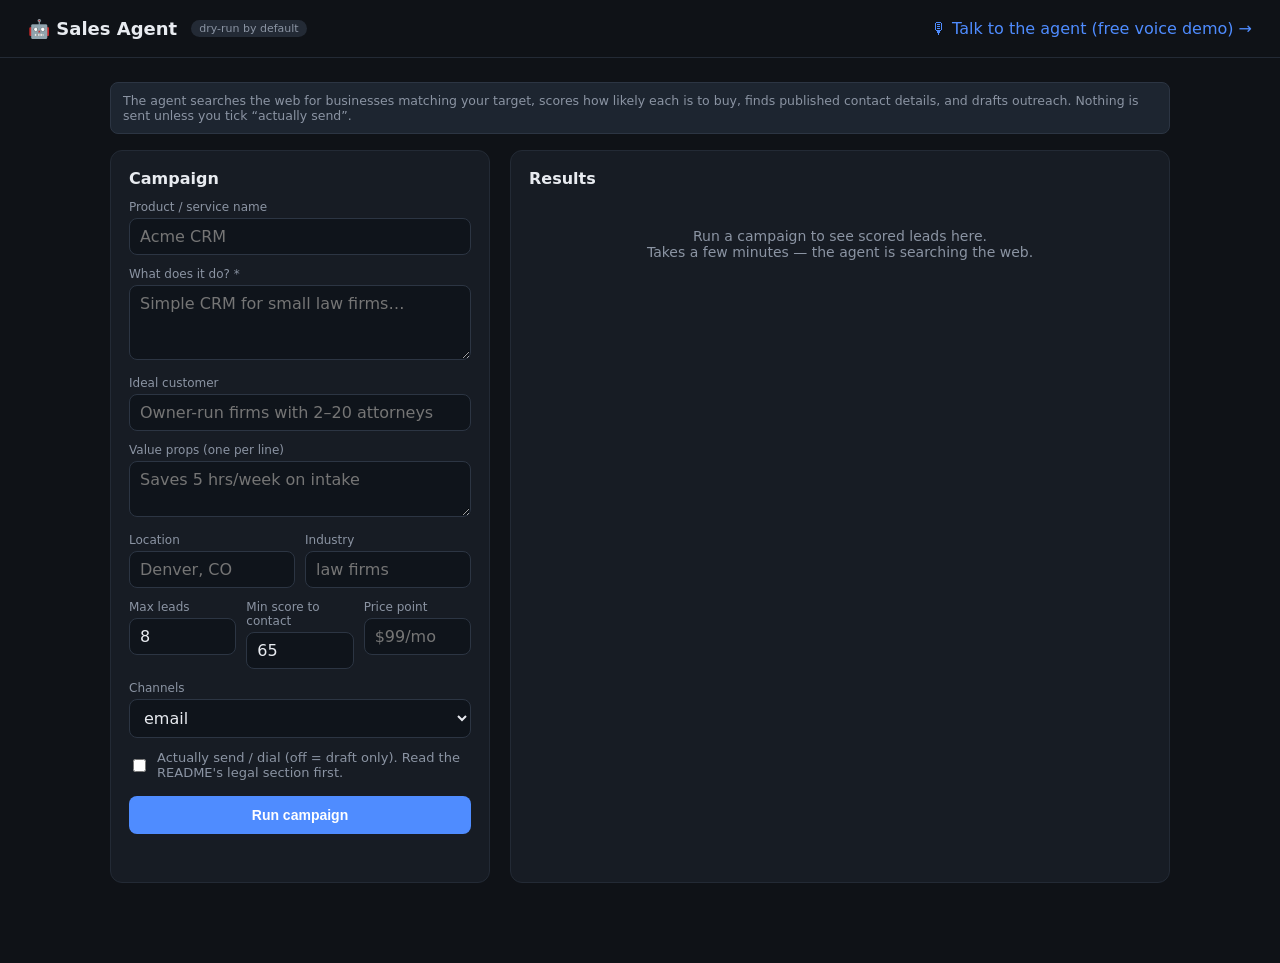
==== sales_agent/webapp/templates/index.html @ 5ec7a8fa "Add web frontend, free browser-voice demo, and SignalWire as Twilio alternative - Web UI (Flask, no " ====
<!doctype html>
<html lang="en">
<head>
<meta charset="utf-8">
<meta name="viewport" content="width=device-width, initial-scale=1">
<title>Sales Agent</title>
<style>
  :root { --bg:#0f1217; --card:#171c24; --ink:#e8ebf0; --mut:#8b94a3; --acc:#4f8cff; --ok:#3ecf8e; --warn:#f5b14c; --bad:#e5645f; }
  * { box-sizing:border-box; }
  body { margin:0; font-family:system-ui,-apple-system,Segoe UI,Roboto,sans-serif; background:var(--bg); color:var(--ink); }
  header { display:flex; align-items:center; gap:14px; padding:18px 28px; border-bottom:1px solid #232a35; }
  header h1 { font-size:18px; margin:0; }
  header a { color:var(--acc); text-decoration:none; margin-left:auto; }
  main { max-width:1100px; margin:0 auto; padding:24px 20px 80px; }
  .grid { display:grid; grid-template-columns:380px 1fr; gap:20px; }
  @media (max-width:900px){ .grid{grid-template-columns:1fr;} }
  .card { background:var(--card); border:1px solid #232a35; border-radius:12px; padding:18px; }
  label { display:block; font-size:12px; color:var(--mut); margin:12px 0 4px; }
  input, textarea, select { width:100%; padding:8px 10px; border-radius:8px; border:1px solid #2c3543; background:#0f141b; color:var(--ink); font:inherit; }
  textarea { resize:vertical; }
  .row { display:flex; gap:10px; } .row > div { flex:1; }
  button { margin-top:16px; width:100%; padding:11px; border:0; border-radius:8px; background:var(--acc); color:#fff; font-weight:600; font-size:14px; cursor:pointer; }
  button:disabled { opacity:.5; cursor:wait; }
  .check { display:flex; align-items:center; gap:8px; margin-top:12px; font-size:13px; color:var(--mut); }
  .check input { width:auto; }
  .status { margin-top:12px; font-size:13px; color:var(--mut); min-height:18px; }
  table { width:100%; border-collapse:collapse; font-size:13px; }
  th, td { text-align:left; padding:8px 10px; border-bottom:1px solid #232a35; vertical-align:top; }
  th { color:var(--mut); font-weight:500; font-size:12px; }
  .score { font-weight:700; }
  .s-hi{color:var(--ok)} .s-mid{color:var(--warn)} .s-lo{color:var(--mut)}
  details { margin-top:4px; } summary { cursor:pointer; color:var(--acc); font-size:12px; }
  pre { white-space:pre-wrap; background:#0f141b; border:1px solid #2c3543; border-radius:8px; padding:10px; font-size:12px; color:#c7cdd6; }
  .pill { display:inline-block; padding:2px 8px; border-radius:99px; font-size:11px; background:#232a35; color:var(--mut); margin-right:4px; }
  .empty { color:var(--mut); font-size:14px; padding:40px 0; text-align:center; }
  .banner { background:#1d2530; border:1px solid #2c3543; border-radius:8px; padding:10px 12px; font-size:12.5px; color:var(--mut); margin-bottom:16px; }
</style>
</head>
<body>
<header>
  <h1>🤖 Sales Agent</h1>
  <span class="pill">dry-run by default</span>
  <a href="/talk">🎙 Talk to the agent (free voice demo) →</a>
</header>
<main>
  <div class="banner">
    The agent searches the web for businesses matching your target, scores how likely each is to buy,
    finds published contact details, and drafts outreach. Nothing is sent unless you tick “actually send”.
  </div>
  <div class="grid">
    <div class="card">
      <strong>Campaign</strong>
      <label>Product / service name</label>
      <input id="product_name" placeholder="Acme CRM">
      <label>What does it do? *</label>
      <textarea id="product_description" rows="3" placeholder="Simple CRM for small law firms…"></textarea>
      <label>Ideal customer</label>
      <input id="ideal_customer" placeholder="Owner-run firms with 2–20 attorneys">
      <label>Value props (one per line)</label>
      <textarea id="value_props" rows="2" placeholder="Saves 5 hrs/week on intake"></textarea>
      <div class="row">
        <div><label>Location</label><input id="location" placeholder="Denver, CO"></div>
        <div><label>Industry</label><input id="industry" placeholder="law firms"></div>
      </div>
      <div class="row">
        <div><label>Max leads</label><input id="max_leads" type="number" value="8" min="1" max="50"></div>
        <div><label>Min score to contact</label><input id="min_score" type="number" value="65" min="0" max="100"></div>
        <div><label>Price point</label><input id="price_point" placeholder="$99/mo"></div>
      </div>
      <label>Channels</label>
      <select id="channels">
        <option value="email">email</option>
        <option value="voice">voice (phone)</option>
        <option value="email,voice">email + voice</option>
      </select>
      <div class="check">
        <input type="checkbox" id="send">
        <span>Actually send / dial (off = draft only). Read the README's legal section first.</span>
      </div>
      <button id="run">Run campaign</button>
      <div class="status" id="status"></div>
    </div>
    <div class="card">
      <strong>Results</strong>
      <div id="results"><div class="empty">Run a campaign to see scored leads here.<br>Takes a few minutes — the agent is searching the web.</div></div>
    </div>
  </div>
</main>
<script>
const $ = id => document.getElementById(id);
let pollTimer = null;

$("run").onclick = async () => {
  const payload = {
    product_name: $("product_name").value,
    product_description: $("product_description").value,
    ideal_customer: $("ideal_customer").value,
    value_props: $("value_props").value,
    price_point: $("price_point").value,
    location: $("location").value,
    industry: $("industry").value,
    max_leads: $("max_leads").value,
    min_score: $("min_score").value,
    channels: $("channels").value.split(","),
    send: $("send").checked,
  };
  if (!payload.product_description.trim()) { $("status").textContent = "Describe your product first."; return; }
  if (payload.send && !confirm("This will REALLY send emails / place calls. Continue?")) return;

  $("run").disabled = true;
  $("status").textContent = "Starting…";
  const res = await fetch("/api/campaign", {method:"POST", headers:{"Content-Type":"application/json"}, body:JSON.stringify(payload)});
  const data = await res.json();
  if (data.error) { $("status").textContent = "Error: " + data.error; $("run").disabled = false; return; }
  $("status").textContent = (data.dry_run ? "Dry run — " : "LIVE — ") + "discovering & scoring leads… (this can take a few minutes)";
  poll(data.job_id);
};

function poll(jobId) {
  clearInterval(pollTimer);
  pollTimer = setInterval(async () => {
    const res = await fetch("/api/jobs/" + jobId);
    const job = await res.json();
    if (job.status === "done") { clearInterval(pollTimer); $("run").disabled = false; $("status").textContent = "Done."; render(job.results); }
    else if (job.status === "error") { clearInterval(pollTimer); $("run").disabled = false; $("status").textContent = "Failed: " + job.error; }
  }, 3000);
}

function scoreClass(s){ return s>=65 ? "s-hi" : s>=40 ? "s-mid" : "s-lo"; }
function esc(t){ const d=document.createElement("div"); d.textContent=t||""; return d.innerHTML; }

function render(results) {
  if (!results || !results.length) { $("results").innerHTML = '<div class="empty">No leads found. Try a broader location or industry.</div>'; return; }
  let html = "<table><tr><th>Score</th><th>Company</th><th>Contact</th><th>Outreach</th></tr>";
  for (const ql of results) {
    const l = ql.lead, s = ql.score ? ql.score.score : 0;
    const contact = [l.contact_name, l.email, l.phone].filter(Boolean).map(esc).join("<br>") || "—";
    let outreach = (ql.outreach||[]).map(o => {
      let block = `<span class="pill">${esc(o.channel)}: ${esc(o.status)}</span>`;
      if (o.subject || o.body) block += `<details><summary>view draft</summary><pre>${esc(o.subject ? "Subject: "+o.subject+"\n\n" : "")}${esc(o.body||"")}</pre></details>`;
      return block;
    }).join("") || "—";
    const reason = ql.score ? `<details><summary>why ${s}?</summary><pre>${esc(ql.score.reasoning)}</pre></details>` : "";
    html += `<tr><td class="score ${scoreClass(s)}">${s}</td>
      <td>${esc(l.company_name)}<br><small style="color:var(--mut)">${esc(l.location||"")}</small>${reason}</td>
      <td>${contact}</td><td>${outreach}</td></tr>`;
  }
  $("results").innerHTML = html + "</table>";
}
</script>
</body>
</html>
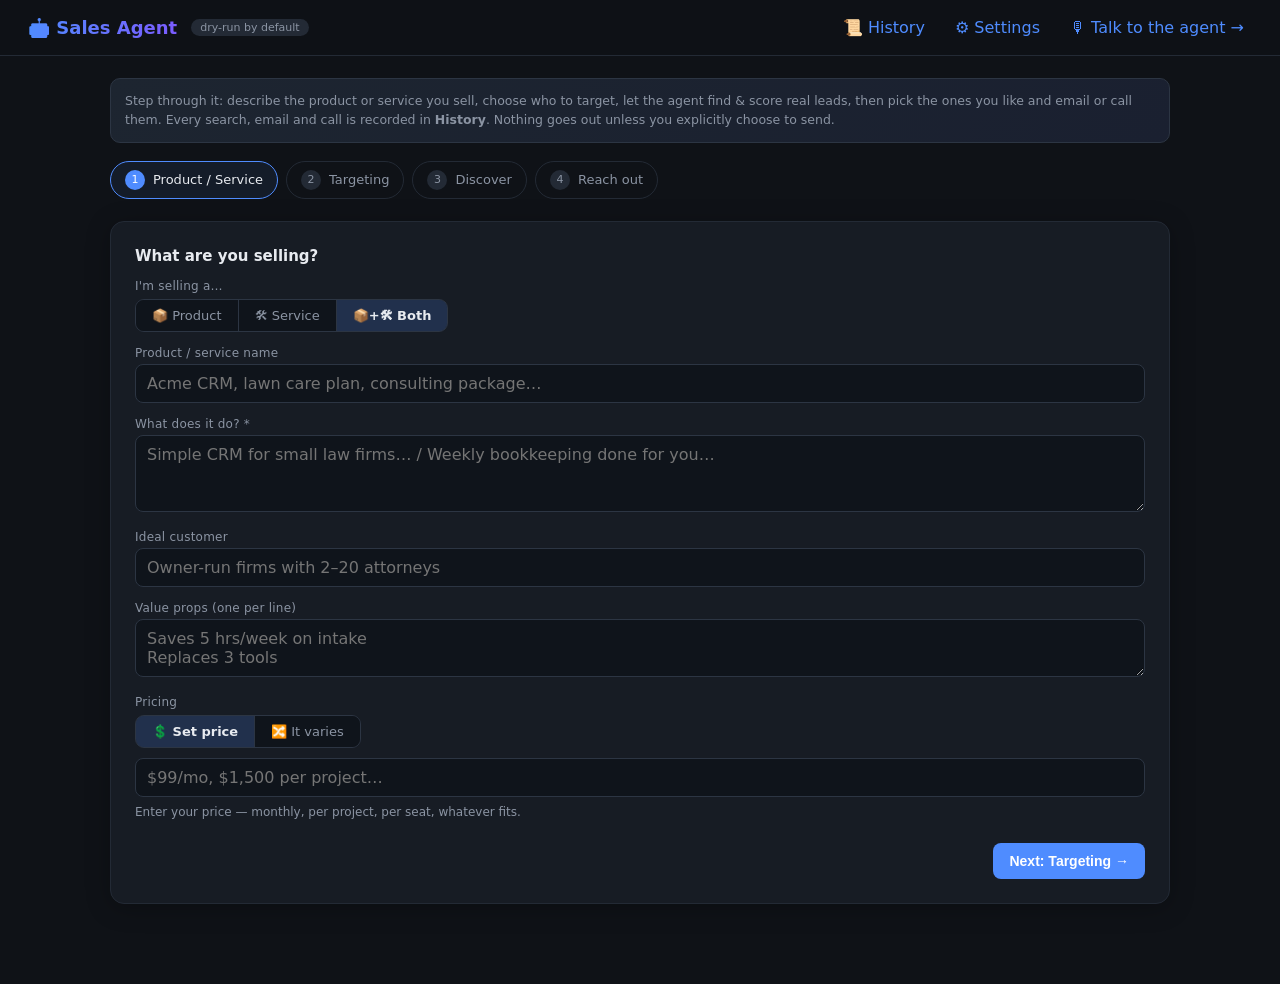
==== commit 09097141: "Add multi-select industry picker, product/service framing, activity history - Replace the single ind" ====
--- a/sales_agent/webapp/templates/index.html
+++ b/sales_agent/webapp/templates/index.html
@@ -5,148 +5,685 @@
 <meta name="viewport" content="width=device-width, initial-scale=1">
 <title>Sales Agent</title>
 <style>
-  :root { --bg:#0f1217; --card:#171c24; --ink:#e8ebf0; --mut:#8b94a3; --acc:#4f8cff; --ok:#3ecf8e; --warn:#f5b14c; --bad:#e5645f; }
+  :root { --bg:#0f1217; --card:#171c24; --ink:#e8ebf0; --mut:#8b94a3; --acc:#4f8cff; --acc2:#7b5cff; --ok:#3ecf8e; --warn:#f5b14c; --bad:#e5645f; --line:#232a35; --field:#0f141b; --fieldline:#2c3543; }
   * { box-sizing:border-box; }
   body { margin:0; font-family:system-ui,-apple-system,Segoe UI,Roboto,sans-serif; background:var(--bg); color:var(--ink); }
-  header { display:flex; align-items:center; gap:14px; padding:18px 28px; border-bottom:1px solid #232a35; }
-  header h1 { font-size:18px; margin:0; }
-  header a { color:var(--acc); text-decoration:none; margin-left:auto; }
-  main { max-width:1100px; margin:0 auto; padding:24px 20px 80px; }
-  .grid { display:grid; grid-template-columns:380px 1fr; gap:20px; }
-  @media (max-width:900px){ .grid{grid-template-columns:1fr;} }
-  .card { background:var(--card); border:1px solid #232a35; border-radius:12px; padding:18px; }
-  label { display:block; font-size:12px; color:var(--mut); margin:12px 0 4px; }
-  input, textarea, select { width:100%; padding:8px 10px; border-radius:8px; border:1px solid #2c3543; background:#0f141b; color:var(--ink); font:inherit; }
+  header { display:flex; align-items:center; gap:14px; padding:14px 28px; border-bottom:1px solid var(--line); position:sticky; top:0; background:rgba(15,18,23,.92); backdrop-filter:blur(8px); z-index:5; }
+  header h1 { font-size:18px; margin:0; background:linear-gradient(90deg,var(--acc),var(--acc2)); -webkit-background-clip:text; background-clip:text; color:transparent; }
+  header .spacer { margin-left:auto; }
+  header a, header button.link { color:var(--acc); text-decoration:none; background:none; border:0; font:inherit; cursor:pointer; padding:4px 8px; border-radius:6px; }
+  header a:hover, header button.link:hover { background:#1d2530; }
+  main { max-width:1100px; margin:0 auto; padding:22px 20px 80px; }
+  .card { background:var(--card); border:1px solid var(--line); border-radius:14px; padding:24px; box-shadow:0 4px 24px rgba(0,0,0,.25); }
+  .card > strong { font-size:15px; }
+  label { display:block; font-size:12px; color:var(--mut); margin:14px 0 4px; letter-spacing:.02em; }
+  input, textarea, select { width:100%; padding:9px 11px; border-radius:8px; border:1px solid var(--fieldline); background:var(--field); color:var(--ink); font:inherit; transition:border-color .15s, box-shadow .15s; }
+  input:focus, textarea:focus, select:focus { outline:none; border-color:var(--acc); box-shadow:0 0 0 3px rgba(79,140,255,.18); }
   textarea { resize:vertical; }
-  .row { display:flex; gap:10px; } .row > div { flex:1; }
-  button { margin-top:16px; width:100%; padding:11px; border:0; border-radius:8px; background:var(--acc); color:#fff; font-weight:600; font-size:14px; cursor:pointer; }
-  button:disabled { opacity:.5; cursor:wait; }
-  .check { display:flex; align-items:center; gap:8px; margin-top:12px; font-size:13px; color:var(--mut); }
+  .row { display:flex; gap:12px; flex-wrap:wrap; } .row > div { flex:1; min-width:140px; }
+  button.btn { padding:10px 16px; border:0; border-radius:8px; background:var(--acc); color:#fff; font-weight:600; font-size:14px; cursor:pointer; transition:filter .15s, transform .05s; }
+  button.btn:hover:not(:disabled) { filter:brightness(1.12); }
+  button.btn:active:not(:disabled) { transform:translateY(1px); }
+  button.btn.ghost { background:#1d2530; color:var(--ink); border:1px solid var(--fieldline); }
+  button.btn.ok { background:var(--ok); color:#06301f; }
+  button.btn:disabled { opacity:.5; cursor:not-allowed; }
+  .actions { display:flex; gap:10px; margin-top:22px; align-items:center; }
+  .actions .spacer { margin-left:auto; }
+  .check { display:flex; align-items:center; gap:8px; margin-top:14px; font-size:13px; color:var(--mut); }
   .check input { width:auto; }
-  .status { margin-top:12px; font-size:13px; color:var(--mut); min-height:18px; }
+  .status { margin-top:14px; font-size:13px; color:var(--mut); min-height:18px; }
+  .pill { display:inline-block; padding:2px 9px; border-radius:99px; font-size:11px; background:#232a35; color:var(--mut); }
+  .pill.ok{ background:#123524; color:var(--ok);} .pill.warn{ background:#3a2c10; color:var(--warn);} .pill.bad{ background:#3a1716; color:var(--bad);}
+
+  /* stepper */
+  .stepper { display:flex; gap:8px; margin-bottom:22px; flex-wrap:wrap; }
+  .step { display:flex; align-items:center; gap:8px; padding:8px 14px; border-radius:99px; border:1px solid var(--line); font-size:13px; color:var(--mut); cursor:default; }
+  .step .n { width:20px; height:20px; border-radius:50%; background:#232a35; display:flex; align-items:center; justify-content:center; font-size:11px; }
+  .step.active { border-color:var(--acc); color:var(--ink); background:rgba(79,140,255,.08); }
+  .step.active .n { background:var(--acc); color:#fff; }
+  .step.done .n { background:var(--ok); color:#06301f; }
+
+  /* segmented control (product / service / both) */
+  .seg { display:inline-flex; border:1px solid var(--fieldline); border-radius:9px; overflow:hidden; margin-top:2px; }
+  .seg button { padding:8px 16px; border:0; background:var(--field); color:var(--mut); font:inherit; font-size:13px; cursor:pointer; border-right:1px solid var(--fieldline); }
+  .seg button:last-child { border-right:0; }
+  .seg button.active { background:rgba(79,140,255,.18); color:var(--ink); font-weight:600; }
+
+  /* multi-select industry picker */
+  .picker { position:relative; }
+  .picker-box { display:flex; flex-wrap:wrap; gap:6px; padding:7px 9px; border:1px solid var(--fieldline); border-radius:8px; background:var(--field); cursor:text; min-height:42px; transition:border-color .15s, box-shadow .15s; }
+  .picker-box.focus { border-color:var(--acc); box-shadow:0 0 0 3px rgba(79,140,255,.18); }
+  .chip { display:inline-flex; align-items:center; gap:6px; padding:4px 6px 4px 10px; border-radius:99px; background:rgba(79,140,255,.16); border:1px solid rgba(79,140,255,.35); color:var(--ink); font-size:12.5px; }
+  .chip.any { background:rgba(62,207,142,.14); border-color:rgba(62,207,142,.4); }
+  .chip.custom { background:rgba(123,92,255,.16); border-color:rgba(123,92,255,.4); }
+  .chip button { border:0; background:none; color:var(--mut); cursor:pointer; font-size:14px; line-height:1; padding:0 4px; border-radius:50%; }
+  .chip button:hover { color:var(--bad); }
+  .picker-box input { flex:1; min-width:130px; border:0; background:none; padding:4px 2px; box-shadow:none !important; }
+  .picker-menu { position:absolute; top:calc(100% + 6px); left:0; right:0; max-height:320px; overflow:auto; background:#131822; border:1px solid var(--fieldline); border-radius:10px; z-index:10; display:none; box-shadow:0 12px 32px rgba(0,0,0,.45); }
+  .picker-menu.open { display:block; }
+  .picker-menu .group { padding:8px 12px 3px; font-size:11px; text-transform:uppercase; letter-spacing:.06em; color:var(--mut); position:sticky; top:0; background:#131822; }
+  .picker-menu .opt { padding:7px 12px; font-size:13.5px; cursor:pointer; display:flex; align-items:center; gap:8px; }
+  .picker-menu .opt:hover, .picker-menu .opt.hl { background:#1b2330; }
+  .picker-menu .opt .tick { width:16px; color:var(--ok); flex:none; }
+  .picker-menu .opt.special { color:var(--ok); font-weight:600; border-bottom:1px solid var(--line); }
+  .picker-menu .opt.addnew { color:var(--acc2); font-weight:600; border-bottom:1px solid var(--line); }
+  .picker-menu .nores { padding:12px; font-size:13px; color:var(--mut); }
+
   table { width:100%; border-collapse:collapse; font-size:13px; }
-  th, td { text-align:left; padding:8px 10px; border-bottom:1px solid #232a35; vertical-align:top; }
+  th, td { text-align:left; padding:8px 10px; border-bottom:1px solid var(--line); vertical-align:top; }
   th { color:var(--mut); font-weight:500; font-size:12px; }
+  tbody tr:hover { background:#151b25; }
+  tr.sel { background:#141d2b !important; }
   .score { font-weight:700; }
   .s-hi{color:var(--ok)} .s-mid{color:var(--warn)} .s-lo{color:var(--mut)}
   details { margin-top:4px; } summary { cursor:pointer; color:var(--acc); font-size:12px; }
-  pre { white-space:pre-wrap; background:#0f141b; border:1px solid #2c3543; border-radius:8px; padding:10px; font-size:12px; color:#c7cdd6; }
-  .pill { display:inline-block; padding:2px 8px; border-radius:99px; font-size:11px; background:#232a35; color:var(--mut); margin-right:4px; }
+  pre { white-space:pre-wrap; background:var(--field); border:1px solid var(--fieldline); border-radius:8px; padding:10px; font-size:12px; color:#c7cdd6; margin:6px 0 0; }
   .empty { color:var(--mut); font-size:14px; padding:40px 0; text-align:center; }
-  .banner { background:#1d2530; border:1px solid #2c3543; border-radius:8px; padding:10px 12px; font-size:12.5px; color:var(--mut); margin-bottom:16px; }
+  .banner { background:linear-gradient(135deg,#1d2530,#1a2030); border:1px solid var(--fieldline); border-radius:10px; padding:12px 14px; font-size:12.5px; color:var(--mut); margin-bottom:18px; line-height:1.55; }
+  .toolbar { display:flex; gap:10px; align-items:center; flex-wrap:wrap; margin-bottom:14px; }
+  .toolbar .count { font-size:13px; color:var(--mut); }
+  small.mut { color:var(--mut); }
+  .hint { font-size:12px; color:var(--mut); margin-top:6px; line-height:1.5; }
+
+  /* modal */
+  .overlay { position:fixed; inset:0; background:rgba(0,0,0,.55); display:none; align-items:flex-start; justify-content:center; z-index:20; padding:40px 16px; overflow:auto; }
+  .overlay.show { display:flex; }
+  .modal { background:var(--card); border:1px solid var(--line); border-radius:14px; width:100%; max-width:560px; padding:22px; }
+  .modal.wide { max-width:760px; }
+  .modal h2 { margin:0 0 4px; font-size:18px; }
+  .tabs { display:flex; gap:6px; margin:16px 0 6px; }
+  .tabs button { flex:1; padding:8px; border:1px solid var(--fieldline); background:var(--field); color:var(--mut); border-radius:8px; cursor:pointer; font:inherit; }
+  .tabs button.active { color:var(--ink); border-color:var(--acc); }
+  .tabpane { display:none; } .tabpane.active { display:block; }
+  .close { float:right; background:none; border:0; color:var(--mut); font-size:22px; cursor:pointer; line-height:1; }
+
+  /* history feed */
+  .feed { margin-top:14px; max-height:60vh; overflow:auto; display:flex; flex-direction:column; gap:8px; }
+  .ev { display:flex; gap:10px; padding:10px 12px; border:1px solid var(--line); border-radius:10px; background:var(--field); font-size:13px; }
+  .ev .ico { flex:none; font-size:16px; }
+  .ev .when { color:var(--mut); font-size:11.5px; margin-top:2px; }
+  .ev .what b { font-weight:600; }
+  .ev .what { line-height:1.45; }
 </style>
 </head>
 <body>
 <header>
   <h1>🤖 Sales Agent</h1>
   <span class="pill">dry-run by default</span>
-  <a href="/talk">🎙 Talk to the agent (free voice demo) →</a>
+  <span class="spacer"></span>
+  <button class="link" id="openHistory">📜 History</button>
+  <button class="link" id="openSettings">⚙ Settings</button>
+  <a href="/talk">🎙 Talk to the agent →</a>
 </header>
+
 <main>
   <div class="banner">
-    The agent searches the web for businesses matching your target, scores how likely each is to buy,
-    finds published contact details, and drafts outreach. Nothing is sent unless you tick “actually send”.
+    Step through it: describe the product or service you sell, choose who to target, let the agent find &amp; score
+    real leads, then pick the ones you like and email or call them. Every search, email and call is recorded in
+    <b>History</b>. Nothing goes out unless you explicitly choose to send.
   </div>
-  <div class="grid">
-    <div class="card">
-      <strong>Campaign</strong>
-      <label>Product / service name</label>
-      <input id="product_name" placeholder="Acme CRM">
-      <label>What does it do? *</label>
-      <textarea id="product_description" rows="3" placeholder="Simple CRM for small law firms…"></textarea>
-      <label>Ideal customer</label>
-      <input id="ideal_customer" placeholder="Owner-run firms with 2–20 attorneys">
-      <label>Value props (one per line)</label>
-      <textarea id="value_props" rows="2" placeholder="Saves 5 hrs/week on intake"></textarea>
+
+  <div class="stepper" id="stepper">
+    <div class="step active" data-step="1"><span class="n">1</span> Product / Service</div>
+    <div class="step" data-step="2"><span class="n">2</span> Targeting</div>
+    <div class="step" data-step="3"><span class="n">3</span> Discover</div>
+    <div class="step" data-step="4"><span class="n">4</span> Reach out</div>
+  </div>
+
+  <!-- Step 1: Product / service -->
+  <section class="card pane" data-pane="1">
+    <strong>What are you selling?</strong>
+    <label>I'm selling a…</label>
+    <div class="seg" id="offeringSeg">
+      <button data-val="product">📦 Product</button>
+      <button data-val="service">🛠 Service</button>
+      <button data-val="product & service" class="active">📦+🛠 Both</button>
+    </div>
+    <label>Product / service name</label>
+    <input id="product_name" placeholder="Acme CRM, lawn care plan, consulting package…">
+    <label>What does it do? *</label>
+    <textarea id="product_description" rows="3" placeholder="Simple CRM for small law firms… / Weekly bookkeeping done for you…"></textarea>
+    <label>Ideal customer</label>
+    <input id="ideal_customer" placeholder="Owner-run firms with 2–20 attorneys">
+    <label>Value props (one per line)</label>
+    <textarea id="value_props" rows="2" placeholder="Saves 5 hrs/week on intake&#10;Replaces 3 tools"></textarea>
+    <label>Pricing</label>
+    <div class="seg" id="priceSeg">
+      <button data-val="fixed" class="active">💲 Set price</button>
+      <button data-val="varies">🔀 It varies</button>
+    </div>
+    <input id="price_point" placeholder="$99/mo, $1,500 per project…" style="margin-top:10px">
+    <div class="hint" id="priceHint">Enter your price — monthly, per project, per seat, whatever fits.</div>
+    <div class="actions">
+      <span class="spacer"></span>
+      <button class="btn" data-next="2">Next: Targeting →</button>
+    </div>
+  </section>
+
+  <!-- Step 2: Targeting -->
+  <section class="card pane" data-pane="2" style="display:none">
+    <strong>Who should we look for?</strong>
+    <label>Business types / industries — pick as many as you like</label>
+    <div class="picker" id="indPicker">
+      <div class="picker-box" id="indBox">
+        <input id="indSearch" placeholder="Search industries, or type your own and press Enter…" autocomplete="off">
+      </div>
+      <div class="picker-menu" id="indMenu"></div>
+    </div>
+    <div class="hint">
+      Pick several, choose <b style="color:var(--ok)">Any industry</b> to target everything, or type something
+      that isn't listed and press Enter to add it. Leaving it empty also means any industry.
+    </div>
+    <div class="row" style="margin-top:8px">
+      <div>
+        <label>Location</label>
+        <input id="location" placeholder="Denver, CO — or leave blank for anywhere">
+      </div>
+      <div><label>Max leads</label><input id="max_leads" type="number" value="8" min="1" max="50"></div>
+      <div><label>Min score to contact (0–100)</label><input id="min_score" type="number" value="65" min="0" max="100"></div>
+    </div>
+    <div class="actions">
+      <button class="btn ghost" data-next="1">← Back</button>
+      <span class="spacer"></span>
+      <button class="btn" data-next="3">Next: Review →</button>
+    </div>
+  </section>
+
+  <!-- Step 3: Discover -->
+  <section class="card pane" data-pane="3" style="display:none">
+    <strong>Ready to find leads</strong>
+    <div id="review" class="hint" style="margin-top:12px"></div>
+    <div class="actions">
+      <button class="btn ghost" data-next="2">← Back</button>
+      <span class="spacer"></span>
+      <button class="btn ok" id="runDiscover">🔎 Find &amp; score leads</button>
+    </div>
+    <div class="status" id="discoverStatus"></div>
+  </section>
+
+  <!-- Step 4: Results / outreach -->
+  <section class="card pane" data-pane="4" style="display:none">
+    <div class="toolbar">
+      <strong>Leads</strong>
+      <span class="count" id="selCount">0 selected</span>
+      <span class="spacer" style="margin-left:auto"></span>
+      <button class="btn" id="emailSel">✉ Email selected</button>
+      <button class="btn" id="callSel">📞 Call selected</button>
+      <button class="btn ghost" id="exportCsv">⬇ CSV</button>
+      <button class="btn ghost" id="exportJson">⬇ JSON</button>
+    </div>
+    <label class="check"><input type="checkbox" id="sendForReal"> <span>Actually send / dial (off = draft only). Read the README's legal section first.</span></label>
+    <div class="status" id="outreachStatus"></div>
+    <div id="results" style="margin-top:10px"></div>
+    <div class="actions">
+      <button class="btn ghost" id="startOver">← New campaign</button>
+    </div>
+  </section>
+</main>
+
+<!-- History modal -->
+<div class="overlay" id="historyOverlay">
+  <div class="modal wide">
+    <button class="close" id="closeHistory">×</button>
+    <h2>📜 Activity history</h2>
+    <div class="hint">Everything the agent does is recorded here (and in <code>data/activity.jsonl</code>): searches it runs, emails it drafts or sends, calls it places, and voice-demo conversations.</div>
+    <div class="feed" id="historyFeed"><div class="empty">Loading…</div></div>
+  </div>
+</div>
+
+<!-- Settings modal -->
+<div class="overlay" id="settingsOverlay">
+  <div class="modal">
+    <button class="close" id="closeSettings">×</button>
+    <h2>Settings</h2>
+    <div class="hint">Saved to your local <code>.env</code> file, so they persist across restarts.</div>
+    <div class="tabs">
+      <button class="active" data-tab="keys">Claude</button>
+      <button data-tab="email">Email</button>
+      <button data-tab="voice">Voice / phone</button>
+    </div>
+
+    <div class="tabpane active" data-tab="keys">
+      <label>Anthropic API key <span id="keyState" class="pill"></span></label>
+      <input id="cfg_anthropic_key" type="password" placeholder="sk-ant-… (leave blank to keep current)">
+      <div class="hint">Required for discovery, scoring, email drafting and the call brain.</div>
+    </div>
+
+    <div class="tabpane" data-tab="email">
       <div class="row">
-        <div><label>Location</label><input id="location" placeholder="Denver, CO"></div>
-        <div><label>Industry</label><input id="industry" placeholder="law firms"></div>
+        <div><label>SMTP host</label><input id="cfg_smtp_host" placeholder="smtp.gmail.com"></div>
+        <div><label>Port</label><input id="cfg_smtp_port" placeholder="587"></div>
       </div>
+      <label>Username</label><input id="cfg_smtp_username" placeholder="you@company.com">
+      <label>Password / app password <span id="smtpPwState" class="pill"></span></label>
+      <input id="cfg_smtp_password" type="password" placeholder="leave blank to keep current">
       <div class="row">
-        <div><label>Max leads</label><input id="max_leads" type="number" value="8" min="1" max="50"></div>
-        <div><label>Min score to contact</label><input id="min_score" type="number" value="65" min="0" max="100"></div>
-        <div><label>Price point</label><input id="price_point" placeholder="$99/mo"></div>
+        <div><label>From name</label><input id="cfg_smtp_from_name" placeholder="Your Name"></div>
+        <div><label>From email</label><input id="cfg_smtp_from_email" placeholder="you@company.com"></div>
       </div>
-      <label>Channels</label>
-      <select id="channels">
-        <option value="email">email</option>
-        <option value="voice">voice (phone)</option>
-        <option value="email,voice">email + voice</option>
+      <div class="hint">Any SMTP server works. Gmail needs an app password.</div>
+    </div>
+
+    <div class="tabpane" data-tab="voice">
+      <label>Provider</label>
+      <select id="cfg_voice_provider">
+        <option value="twilio">Twilio</option>
+        <option value="signalwire">SignalWire</option>
       </select>
-      <div class="check">
-        <input type="checkbox" id="send">
-        <span>Actually send / dial (off = draft only). Read the README's legal section first.</span>
+      <label>Account SID</label><input id="cfg_voice_account_sid" placeholder="AC…">
+      <label>Auth token <span id="voiceTokState" class="pill"></span></label>
+      <input id="cfg_voice_auth_token" type="password" placeholder="leave blank to keep current">
+      <label>From number</label><input id="cfg_voice_from_number" placeholder="+15551234567">
+      <div id="signalwireRow" style="display:none">
+        <label>SignalWire space URL</label><input id="cfg_signalwire_space_url" placeholder="yourspace.signalwire.com">
       </div>
-      <button id="run">Run campaign</button>
-      <div class="status" id="status"></div>
-    </div>
-    <div class="card">
-      <strong>Results</strong>
-      <div id="results"><div class="empty">Run a campaign to see scored leads here.<br>Takes a few minutes — the agent is searching the web.</div></div>
-    </div>
+      <label>Public webhook base URL</label><input id="cfg_voice_webhook_base_url" placeholder="https://your-ngrok-id.ngrok.app">
+      <div class="hint">
+        Twilio &amp; SignalWire are configured entirely here. The webhook server must be reachable publicly
+        (e.g. <code>ngrok http 5000</code>) and that URL goes above.<br>
+        <strong>Self-hosted</strong> telephony (Asterisk / FreeSWITCH) can't be set up from this panel — you
+        configure a SIP trunk on your own server and point the webhook URL at it.
+      </div>
+    </div>
+
+    <div class="actions">
+      <span class="spacer"></span>
+      <button class="btn ghost" id="cancelSettings">Cancel</button>
+      <button class="btn" id="saveSettings">Save</button>
+    </div>
+    <div class="status" id="settingsStatus"></div>
   </div>
-</main>
+</div>
+
 <script>
 const $ = id => document.getElementById(id);
+let JOB_ID = null;          // discovery job id
+let RESULTS = [];           // array of QualifiedLead json
+const SELECTED = new Set(); // indexes into RESULTS
 let pollTimer = null;
 
-$("run").onclick = async () => {
-  const payload = {
+function esc(t){ const d=document.createElement("div"); d.textContent=(t==null?"":t); return d.innerHTML; }
+function scoreClass(s){ return s>=65 ? "s-hi" : s>=40 ? "s-mid" : "s-lo"; }
+
+// ── Offering type (product / service / both) ────────────────────────
+let OFFERING = "product & service";
+document.querySelectorAll("#offeringSeg button").forEach(b => b.onclick = () => {
+  OFFERING = b.dataset.val;
+  document.querySelectorAll("#offeringSeg button").forEach(x => x.classList.toggle("active", x===b));
+});
+
+// ── Pricing (fixed price vs. varies / custom quote) ─────────────────
+let PRICING = "fixed";
+document.querySelectorAll("#priceSeg button").forEach(b => b.onclick = () => {
+  PRICING = b.dataset.val;
+  document.querySelectorAll("#priceSeg button").forEach(x => x.classList.toggle("active", x===b));
+  if (PRICING === "varies"){
+    $("price_point").placeholder = "Typical range (optional) — e.g. $500–$5,000 depending on scope";
+    $("priceHint").textContent = "No fixed price needed — the agent will say pricing is tailored per client. Add a typical range if you have one.";
+  } else {
+    $("price_point").placeholder = "$99/mo, $1,500 per project…";
+    $("priceHint").textContent = "Enter your price — monthly, per project, per seat, whatever fits.";
+  }
+});
+function pricePointValue(){
+  const v = $("price_point").value.trim();
+  if (PRICING === "varies") return v ? `Varies — typically ${v}` : "Varies — custom quote per client";
+  return v;
+}
+
+// ── Stepper navigation ───────────────────────────────────────────────
+function goStep(n){
+  document.querySelectorAll(".pane").forEach(p => p.style.display = (+p.dataset.pane===n) ? "" : "none");
+  document.querySelectorAll(".step").forEach(s => {
+    const sn = +s.dataset.step;
+    s.classList.toggle("active", sn===n);
+    s.classList.toggle("done", sn<n);
+  });
+  if (n===3) renderReview();
+  window.scrollTo({top:0, behavior:"smooth"});
+}
+document.querySelectorAll("[data-next]").forEach(b => b.onclick = () => {
+  const target = +b.dataset.next;
+  if (target>1 && !$("product_description").value.trim()) { goStep(1); $("product_description").focus(); return; }
+  goStep(target);
+});
+
+function industriesLabel(){
+  if (!INDUSTRIES.length || INDUSTRIES.includes(ANY)) return "any industry";
+  return INDUSTRIES.join(", ");
+}
+function renderReview(){
+  const get = id => $(id).value.trim();
+  const price = pricePointValue();
+  $("review").innerHTML =
+    `<b>${esc(get("product_name")||"(unnamed)")}</b> <span class="pill">${esc(OFFERING)}</span> — ${esc(get("product_description")||"(no description)")}<br>`+
+    (price ? `Pricing: <b>${esc(price)}</b><br>` : "")+
+    `Targeting <b>${esc(industriesLabel())}</b> in <b>${esc(get("location")||"anywhere")}</b>, `+
+    `up to <b>${esc(get("max_leads")||"8")}</b> leads, contacting those scoring ≥ <b>${esc(get("min_score")||"65")}</b>.`;
+}
+
+// ── Multi-select industry picker ─────────────────────────────────────
+const ANY = "Any industry";
+let GROUPS = {};            // category -> [types]
+let ALL_TYPES = new Set();  // for exact-match checks
+let INDUSTRIES = [];        // selected (curated or custom); [ANY] means everything
+
+fetch("/api/business-types").then(r=>r.json()).then(d=>{
+  GROUPS = d.groups || {"All": d.types||[]};
+  ALL_TYPES = new Set(Object.values(GROUPS).flat());
+  renderMenu();
+});
+
+const box = $("indBox"), search = $("indSearch"), menu = $("indMenu");
+
+function setIndustries(list){
+  INDUSTRIES = list;
+  // chips live before the search input inside the box
+  box.querySelectorAll(".chip").forEach(c => c.remove());
+  INDUSTRIES.forEach(name => {
+    const chip = document.createElement("span");
+    chip.className = "chip" + (name===ANY ? " any" : (!ALL_TYPES.has(name) ? " custom" : ""));
+    chip.innerHTML = `${name===ANY?"🌐 ":""}${esc(name)}<button title="remove" data-name="${esc(name)}">×</button>`;
+    chip.querySelector("button").onclick = e => {
+      e.stopPropagation();
+      setIndustries(INDUSTRIES.filter(x => x!==name));
+      renderMenu();
+    };
+    box.insertBefore(chip, search);
+  });
+  search.placeholder = INDUSTRIES.length ? "Add more…" : "Search industries, or type your own and press Enter…";
+}
+
+function toggleIndustry(name){
+  if (name===ANY){
+    setIndustries(INDUSTRIES.includes(ANY) ? [] : [ANY]);            // Any replaces everything
+  } else if (INDUSTRIES.includes(name)){
+    setIndustries(INDUSTRIES.filter(x => x!==name));
+  } else {
+    setIndustries([...INDUSTRIES.filter(x => x!==ANY), name]);       // picking specific drops Any
+  }
+  search.value = "";
+  renderMenu();
+  search.focus();
+}
+
+function renderMenu(){
+  const q = search.value.trim().toLowerCase();
+  let html = "";
+  // Pinned "Any" option
+  html += `<div class="opt special" data-name="${esc(ANY)}"><span class="tick">${INDUSTRIES.includes(ANY)?"✓":""}</span>🌐 Any industry — target all fields</div>`;
+  // Offer to add the typed text as a custom entry when it isn't an exact match
+  if (q && ![...ALL_TYPES].some(t => t.toLowerCase()===q) && !INDUSTRIES.some(t => t.toLowerCase()===q)){
+    html += `<div class="opt addnew" data-add="${esc(search.value.trim())}">＋ Add “${esc(search.value.trim())}” (other)</div>`;
+  }
+  let any = false;
+  for (const [cat, types] of Object.entries(GROUPS)){
+    const hits = q ? types.filter(t => t.toLowerCase().includes(q)) : types;
+    if (!hits.length) continue;
+    any = true;
+    html += `<div class="group">${esc(cat)}</div>`;
+    hits.forEach(t => {
+      const sel = INDUSTRIES.includes(t);
+      html += `<div class="opt" data-name="${esc(t)}"><span class="tick">${sel?"✓":""}</span>${esc(t)}</div>`;
+    });
+  }
+  if (!any && q) html += `<div class="nores">No matches — press Enter to add “${esc(search.value.trim())}” as a custom type.</div>`;
+  menu.innerHTML = html;
+  menu.querySelectorAll(".opt").forEach(o => o.onmousedown = e => {
+    e.preventDefault(); // keep focus in the search box
+    if (o.dataset.add !== undefined) toggleIndustry(o.dataset.add);
+    else toggleIndustry(o.dataset.name);
+  });
+}
+
+function openMenu(){ menu.classList.add("open"); box.classList.add("focus"); renderMenu(); }
+function closeMenu(){ menu.classList.remove("open"); box.classList.remove("focus"); }
+
+box.onclick = () => { search.focus(); };
+search.onfocus = openMenu;
+search.oninput = renderMenu;
+search.onkeydown = e => {
+  if (e.key === "Enter"){
+    e.preventDefault();
+    const q = search.value.trim();
+    if (!q) return;
+    // Exact curated match wins; otherwise first visible suggestion; otherwise add as custom.
+    const exact = [...ALL_TYPES].find(t => t.toLowerCase()===q.toLowerCase());
+    if (exact) return toggleIndustry(exact);
+    const first = menu.querySelector('.opt:not(.special)[data-name]');
+    const filteredCount = menu.querySelectorAll('.opt:not(.special)[data-name]').length;
+    if (first && filteredCount === 1) return toggleIndustry(first.dataset.name);
+    toggleIndustry(q);
+  } else if (e.key === "Backspace" && !search.value && INDUSTRIES.length){
+    setIndustries(INDUSTRIES.slice(0, -1));
+    renderMenu();
+  } else if (e.key === "Escape"){
+    closeMenu(); search.blur();
+  }
+};
+document.addEventListener("click", e => { if (!$("indPicker").contains(e.target)) closeMenu(); });
+
+// ── Step 3: run discovery ───────────────────────────────────────────
+function payloadFromForm(){
+  return {
     product_name: $("product_name").value,
     product_description: $("product_description").value,
+    offering_type: OFFERING,
     ideal_customer: $("ideal_customer").value,
     value_props: $("value_props").value,
-    price_point: $("price_point").value,
+    price_point: pricePointValue(),
     location: $("location").value,
-    industry: $("industry").value,
+    industries: INDUSTRIES,
     max_leads: $("max_leads").value,
     min_score: $("min_score").value,
-    channels: $("channels").value.split(","),
-    send: $("send").checked,
   };
-  if (!payload.product_description.trim()) { $("status").textContent = "Describe your product first."; return; }
-  if (payload.send && !confirm("This will REALLY send emails / place calls. Continue?")) return;
-
-  $("run").disabled = true;
-  $("status").textContent = "Starting…";
-  const res = await fetch("/api/campaign", {method:"POST", headers:{"Content-Type":"application/json"}, body:JSON.stringify(payload)});
+}
+
+$("runDiscover").onclick = async () => {
+  const payload = payloadFromForm();
+  if (!payload.product_description.trim()) { goStep(1); return; }
+  $("runDiscover").disabled = true;
+  $("discoverStatus").textContent = "Starting… the agent is searching the web (this can take a few minutes).";
+  const res = await fetch("/api/discover", {method:"POST", headers:{"Content-Type":"application/json"}, body:JSON.stringify(payload)});
   const data = await res.json();
-  if (data.error) { $("status").textContent = "Error: " + data.error; $("run").disabled = false; return; }
-  $("status").textContent = (data.dry_run ? "Dry run — " : "LIVE — ") + "discovering & scoring leads… (this can take a few minutes)";
-  poll(data.job_id);
+  if (data.error){ $("discoverStatus").textContent = "Error: "+data.error; $("runDiscover").disabled=false; return; }
+  JOB_ID = data.job_id;
+  pollDiscovery();
 };
 
-function poll(jobId) {
+function pollDiscovery(){
   clearInterval(pollTimer);
   pollTimer = setInterval(async () => {
-    const res = await fetch("/api/jobs/" + jobId);
-    const job = await res.json();
-    if (job.status === "done") { clearInterval(pollTimer); $("run").disabled = false; $("status").textContent = "Done."; render(job.results); }
-    else if (job.status === "error") { clearInterval(pollTimer); $("run").disabled = false; $("status").textContent = "Failed: " + job.error; }
-  }, 3000);
-}
-
-function scoreClass(s){ return s>=65 ? "s-hi" : s>=40 ? "s-mid" : "s-lo"; }
-function esc(t){ const d=document.createElement("div"); d.textContent=t||""; return d.innerHTML; }
-
-function render(results) {
-  if (!results || !results.length) { $("results").innerHTML = '<div class="empty">No leads found. Try a broader location or industry.</div>'; return; }
-  let html = "<table><tr><th>Score</th><th>Company</th><th>Contact</th><th>Outreach</th></tr>";
-  for (const ql of results) {
+    const job = await (await fetch("/api/jobs/"+JOB_ID)).json();
+    if (job.stage) $("discoverStatus").textContent = "Working… "+job.stage;
+    if (job.status==="done"){
+      clearInterval(pollTimer);
+      $("runDiscover").disabled=false;
+      $("discoverStatus").textContent="";
+      RESULTS = job.results||[];
+      SELECTED.clear();
+      goStep(4);
+      renderResults();
+    } else if (job.status==="error"){
+      clearInterval(pollTimer);
+      $("runDiscover").disabled=false;
+      $("discoverStatus").textContent="Failed: "+job.error;
+    }
+  }, 2500);
+}
+
+// ── Step 4: results table ───────────────────────────────────────────
+function renderResults(){
+  if (!RESULTS.length){ $("results").innerHTML = '<div class="empty">No leads found. Try a broader location or more industries.</div>'; updateSelCount(); return; }
+  let html = '<table><tr>'+
+    '<th><input type="checkbox" id="selAll"></th><th>Score</th><th>Company</th><th>Contact</th><th>Email</th><th>Phone</th><th>Outreach</th></tr>';
+  RESULTS.forEach((ql, i) => {
     const l = ql.lead, s = ql.score ? ql.score.score : 0;
-    const contact = [l.contact_name, l.email, l.phone].filter(Boolean).map(esc).join("<br>") || "—";
-    let outreach = (ql.outreach||[]).map(o => {
-      let block = `<span class="pill">${esc(o.channel)}: ${esc(o.status)}</span>`;
-      if (o.subject || o.body) block += `<details><summary>view draft</summary><pre>${esc(o.subject ? "Subject: "+o.subject+"\n\n" : "")}${esc(o.body||"")}</pre></details>`;
-      return block;
-    }).join("") || "—";
+    const checked = SELECTED.has(i) ? "checked" : "";
     const reason = ql.score ? `<details><summary>why ${s}?</summary><pre>${esc(ql.score.reasoning)}</pre></details>` : "";
-    html += `<tr><td class="score ${scoreClass(s)}">${s}</td>
-      <td>${esc(l.company_name)}<br><small style="color:var(--mut)">${esc(l.location||"")}</small>${reason}</td>
-      <td>${contact}</td><td>${outreach}</td></tr>`;
+    const outreach = (ql.outreach||[]).map(o=>{
+      const cls = o.status==="sent" ? "ok" : (o.status==="failed"?"bad":"warn");
+      let b = `<span class="pill ${cls}">${esc(o.channel)}: ${esc(o.status)}</span>`;
+      if (o.subject||o.body) b += `<details><summary>view</summary><pre>${esc(o.subject?("Subject: "+o.subject+"\n\n"):"")}${esc(o.body||"")}</pre></details>`;
+      if (o.detail) b += `<div><small class="mut">${esc(o.detail)}</small></div>`;
+      return b;
+    }).join("") || '<small class="mut">—</small>';
+    html += `<tr class="${checked?'sel':''}">`+
+      `<td><input type="checkbox" class="rowsel" data-i="${i}" ${checked}></td>`+
+      `<td class="score ${scoreClass(s)}">${s}</td>`+
+      `<td>${esc(l.company_name)}<br><small class="mut">${esc(l.location||"")} ${esc(l.industry||"")}</small>${reason}</td>`+
+      `<td>${esc(l.contact_name||"—")}<br><small class="mut">${esc(l.contact_title||"")}</small></td>`+
+      `<td>${esc(l.email||"—")}</td><td>${esc(l.phone||"—")}</td><td>${outreach}</td></tr>`;
+  });
+  $("results").innerHTML = html + "</table>";
+
+  $("selAll").onchange = e => {
+    RESULTS.forEach((_,i)=> e.target.checked ? SELECTED.add(i) : SELECTED.delete(i));
+    renderResults();
+  };
+  document.querySelectorAll(".rowsel").forEach(cb => cb.onchange = e => {
+    const i = +e.target.dataset.i;
+    e.target.checked ? SELECTED.add(i) : SELECTED.delete(i);
+    e.target.closest("tr").classList.toggle("sel", e.target.checked);
+    updateSelCount();
+  });
+  updateSelCount();
+}
+function updateSelCount(){ $("selCount").textContent = SELECTED.size+" selected"; }
+
+// ── Outreach on selected ────────────────────────────────────────────
+async function doOutreach(channel){
+  if (!SELECTED.size){ $("outreachStatus").textContent = "Select at least one lead first."; return; }
+  const send = $("sendForReal").checked;
+  if (send && !confirm(`This will REALLY ${channel==="voice"?"place calls":"send emails"} to ${SELECTED.size} lead(s). Continue?`)) return;
+  $("emailSel").disabled = $("callSel").disabled = true;
+  $("outreachStatus").textContent = (send?"Live — ":"Dry run — ")+(channel==="voice"?"preparing calls…":"drafting emails…");
+  const res = await fetch("/api/outreach", {method:"POST", headers:{"Content-Type":"application/json"},
+    body:JSON.stringify({job_id:JOB_ID, indexes:[...SELECTED], channel, send})});
+  const data = await res.json();
+  if (data.error){ $("outreachStatus").textContent = "Error: "+data.error; $("emailSel").disabled=$("callSel").disabled=false; return; }
+  pollOutreach(data.job_id);
+}
+function pollOutreach(jid){
+  clearInterval(pollTimer);
+  pollTimer = setInterval(async () => {
+    const job = await (await fetch("/api/jobs/"+jid)).json();
+    if (job.stage) $("outreachStatus").textContent = "Working… "+job.stage;
+    if (job.status==="done"){
+      clearInterval(pollTimer);
+      $("emailSel").disabled=$("callSel").disabled=false;
+      $("outreachStatus").textContent = "Done.";
+      RESULTS = job.results||RESULTS;
+      renderResults();
+    } else if (job.status==="error"){
+      clearInterval(pollTimer);
+      $("emailSel").disabled=$("callSel").disabled=false;
+      $("outreachStatus").textContent = "Failed: "+job.error;
+    }
+  }, 2500);
+}
+$("emailSel").onclick = () => doOutreach("email");
+$("callSel").onclick  = () => doOutreach("voice");
+
+// ── Export ──────────────────────────────────────────────────────────
+function exportLeads(fmt){
+  if (!JOB_ID) return;
+  let url = `/api/export/${JOB_ID}?format=${fmt}`;
+  if (SELECTED.size) url += `&indexes=${[...SELECTED].join(",")}`;
+  window.location = url;
+}
+$("exportCsv").onclick  = () => exportLeads("csv");
+$("exportJson").onclick = () => exportLeads("json");
+
+$("startOver").onclick = () => { JOB_ID=null; RESULTS=[]; SELECTED.clear(); setIndustries([]); goStep(1); };
+
+// ── History modal ───────────────────────────────────────────────────
+const histOverlay = $("historyOverlay");
+const EV_META = {
+  search_started:   {ico:"🔎", line:e=>`Searched for <b>${esc(e.industries)}</b> in <b>${esc(e.location)}</b> (up to ${esc(e.max_leads)} leads) for <b>${esc(e.product)}</b>`},
+  search_completed: {ico:"✅", line:e=>`Search finished — found <b>${esc(e.leads_found)}</b> lead(s)${(e.top_companies||[]).length?": "+esc((e.top_companies||[]).join(", ")):""}`},
+  search_failed:    {ico:"❌", line:e=>`Search failed: ${esc(e.error)}`},
+  email_outreach:   {ico:"✉️", line:e=>`${e.live?"<b>Sent</b> email":"Drafted email"} to <b>${esc(e.company)}</b>${e.to?" ("+esc(e.to)+")":""} — ${esc(e.status)}${e.subject?": “"+esc(e.subject)+"”":""}`},
+  call_placed:      {ico:"📞", line:e=>`${e.live?"<b>Called</b>":"Prepared call to"} <b>${esc(e.company)}</b>${e.to?" ("+esc(e.to)+")":""} — ${esc(e.status)}${e.detail?": "+esc(e.detail):""}`},
+  voice_demo_turn:  {ico:"🎙️", line:e=>`Voice demo (${esc(e.company)}): ${e.user_said?"they said “"+esc(e.user_said)+"” — ":""}agent said “${esc(e.agent_said)}”`},
+};
+async function openHistory(){
+  histOverlay.classList.add("show");
+  $("historyFeed").innerHTML = '<div class="empty">Loading…</div>';
+  try {
+    const d = await (await fetch("/api/history")).json();
+    const evs = d.events || [];
+    if (!evs.length){ $("historyFeed").innerHTML = '<div class="empty">Nothing recorded yet — run a search or outreach first.</div>'; return; }
+    $("historyFeed").innerHTML = evs.map(e => {
+      const meta = EV_META[e.event] || {ico:"•", line:x=>esc(x.event)};
+      const when = e.time ? new Date(e.time).toLocaleString() : "";
+      return `<div class="ev"><span class="ico">${meta.ico}</span><div><div class="what">${meta.line(e)}</div><div class="when">${esc(when)}</div></div></div>`;
+    }).join("");
+  } catch (err){
+    $("historyFeed").innerHTML = '<div class="empty">Could not load history.</div>';
   }
-  $("results").innerHTML = html + "</table>";
-}
+}
+$("openHistory").onclick = openHistory;
+$("closeHistory").onclick = () => histOverlay.classList.remove("show");
+histOverlay.onclick = e => { if (e.target===histOverlay) histOverlay.classList.remove("show"); };
+
+// ── Settings modal ──────────────────────────────────────────────────
+const overlay = $("settingsOverlay");
+function openSettings(){ overlay.classList.add("show"); loadConfig(); }
+function closeSettings(){ overlay.classList.remove("show"); }
+$("openSettings").onclick = openSettings;
+$("closeSettings").onclick = closeSettings;
+$("cancelSettings").onclick = closeSettings;
+overlay.onclick = e => { if (e.target===overlay) closeSettings(); };
+
+document.querySelectorAll(".tabs button").forEach(b => b.onclick = () => {
+  document.querySelectorAll(".tabs button").forEach(x=>x.classList.remove("active"));
+  b.classList.add("active");
+  document.querySelectorAll(".tabpane").forEach(p=>p.classList.toggle("active", p.dataset.tab===b.dataset.tab));
+});
+$("cfg_voice_provider").onchange = e => { $("signalwireRow").style.display = e.target.value==="signalwire" ? "" : "none"; };
+
+async function loadConfig(){
+  const c = await (await fetch("/api/config")).json();
+  $("keyState").textContent = c.anthropic_key_set ? "set ✓" : "not set";
+  $("keyState").className = "pill "+(c.anthropic_key_set?"ok":"bad");
+  // email
+  $("cfg_smtp_host").value = c.email.host;
+  $("cfg_smtp_port").value = c.email.port;
+  $("cfg_smtp_username").value = c.email.username;
+  $("cfg_smtp_from_name").value = c.email.from_name;
+  $("cfg_smtp_from_email").value = c.email.from_email;
+  $("smtpPwState").textContent = c.email.password_set ? "saved ✓" : "not set";
+  $("smtpPwState").className = "pill "+(c.email.password_set?"ok":"");
+  // voice
+  $("cfg_voice_provider").value = c.voice.provider || "twilio";
+  $("signalwireRow").style.display = c.voice.provider==="signalwire" ? "" : "none";
+  $("cfg_voice_account_sid").value = "";
+  $("cfg_voice_account_sid").placeholder = c.voice.account_sid || "AC…";
+  $("cfg_voice_from_number").value = c.voice.from_number;
+  $("cfg_signalwire_space_url").value = c.voice.signalwire_space;
+  $("cfg_voice_webhook_base_url").value = c.voice.webhook_base_url;
+  $("voiceTokState").textContent = c.voice.auth_token_set ? "saved ✓" : "not set";
+  $("voiceTokState").className = "pill "+(c.voice.auth_token_set?"ok":"");
+}
+
+$("saveSettings").onclick = async () => {
+  $("settingsStatus").textContent = "Saving…";
+  const body = {
+    anthropic_key: $("cfg_anthropic_key").value,
+    smtp_host: $("cfg_smtp_host").value, smtp_port: $("cfg_smtp_port").value,
+    smtp_username: $("cfg_smtp_username").value, smtp_password: $("cfg_smtp_password").value,
+    smtp_from_name: $("cfg_smtp_from_name").value, smtp_from_email: $("cfg_smtp_from_email").value,
+    voice_provider: $("cfg_voice_provider").value, voice_account_sid: $("cfg_voice_account_sid").value,
+    voice_auth_token: $("cfg_voice_auth_token").value, voice_from_number: $("cfg_voice_from_number").value,
+    signalwire_space_url: $("cfg_signalwire_space_url").value, voice_webhook_base_url: $("cfg_voice_webhook_base_url").value,
+  };
+  await fetch("/api/config", {method:"POST", headers:{"Content-Type":"application/json"}, body:JSON.stringify(body)});
+  $("cfg_anthropic_key").value = $("cfg_smtp_password").value = $("cfg_voice_auth_token").value = "";
+  $("settingsStatus").textContent = "Saved ✓";
+  loadConfig();
+  setTimeout(()=>{ $("settingsStatus").textContent=""; }, 2000);
+};
 </script>
 </body>
 </html>
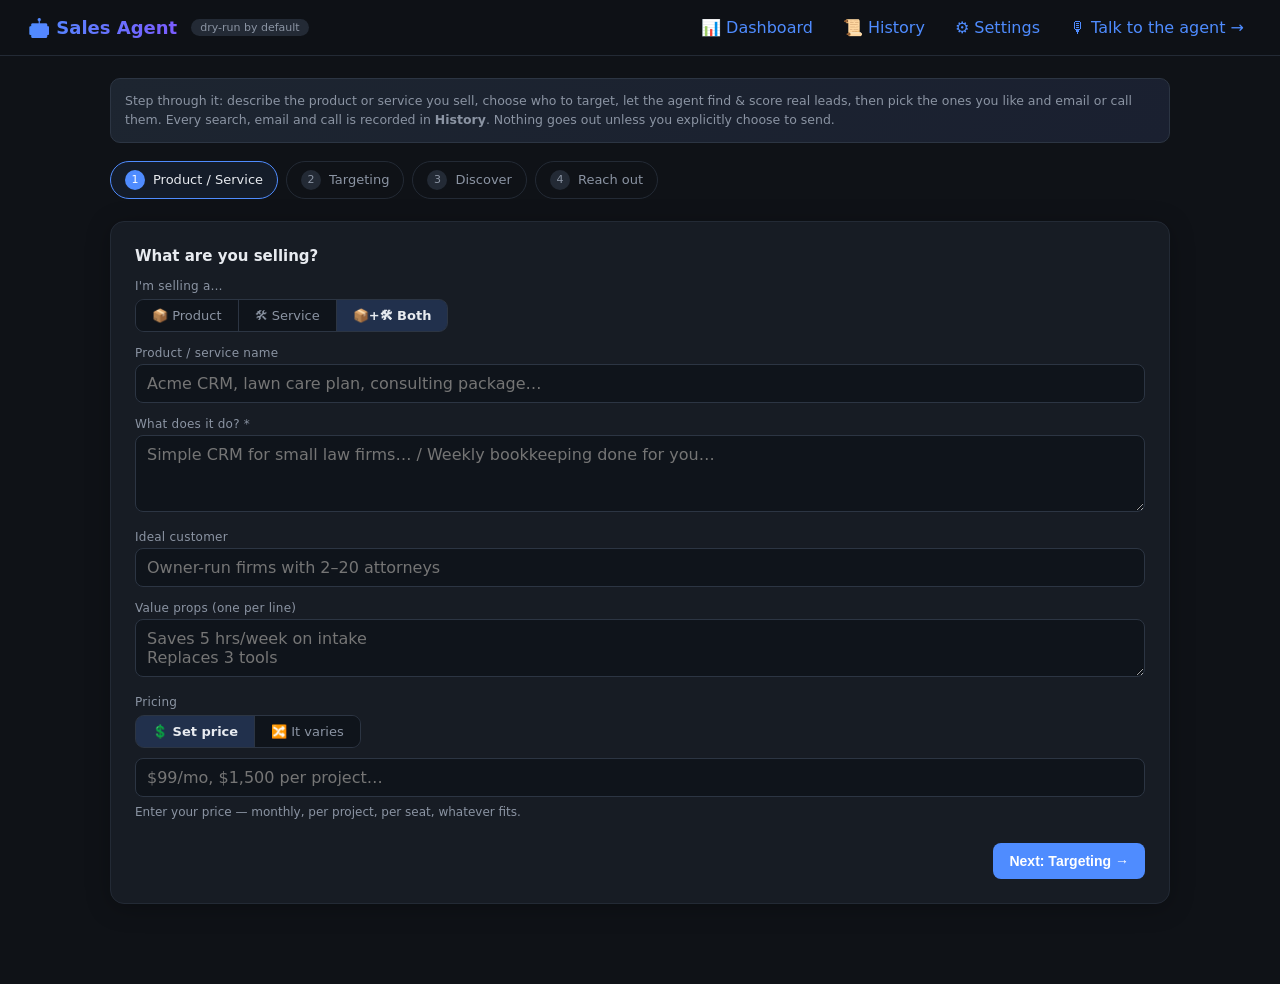
==== commit 40f217a1: "Add results dashboard: conversion funnel, pick-up rate, call outcomes - /dashboard page: stat cards " ====
--- a/sales_agent/webapp/templates/index.html
+++ b/sales_agent/webapp/templates/index.html
@@ -104,6 +104,11 @@
   .ev .when { color:var(--mut); font-size:11.5px; margin-top:2px; }
   .ev .what b { font-weight:600; }
   .ev .what { line-height:1.45; }
+  /* chat-style transcript lines inside history events */
+  .tline { padding:6px 10px; border-radius:9px; margin-top:5px; font-size:12.5px; line-height:1.45; }
+  .tline.ta { background:#1d2a3f; }
+  .tline.tu { background:#243126; }
+  .tline b { color:var(--mut); font-weight:600; margin-right:4px; }
 </style>
 </head>
 <body>
@@ -111,6 +116,7 @@
   <h1>🤖 Sales Agent</h1>
   <span class="pill">dry-run by default</span>
   <span class="spacer"></span>
+  <a href="/dashboard">📊 Dashboard</a>
   <button class="link" id="openHistory">📜 History</button>
   <button class="link" id="openSettings">⚙ Settings</button>
   <a href="/talk">🎙 Talk to the agent →</a>
@@ -599,13 +605,32 @@
 
 // ── History modal ───────────────────────────────────────────────────
 const histOverlay = $("historyOverlay");
+// Render a {role, content} history as chat bubbles (Agent vs Them).
+function chatLines(turns){
+  return (turns||[]).map(m =>
+    `<div class="tline ${m.role==="assistant"?"ta":"tu"}"><b>${m.role==="assistant"?"Agent":"Them"}</b>${esc(m.content)}</div>`
+  ).join("");
+}
+// One user/agent exchange as chat bubbles.
+function turnLines(e){
+  let h = "";
+  if (e.user_said) h += `<div class="tline tu"><b>Them</b>${esc(e.user_said)}</div>`;
+  if (e.agent_said) h += `<div class="tline ta"><b>Agent</b>${esc(e.agent_said)}</div>`;
+  return h;
+}
 const EV_META = {
   search_started:   {ico:"🔎", line:e=>`Searched for <b>${esc(e.industries)}</b> in <b>${esc(e.location)}</b> (up to ${esc(e.max_leads)} leads) for <b>${esc(e.product)}</b>`},
   search_completed: {ico:"✅", line:e=>`Search finished — found <b>${esc(e.leads_found)}</b> lead(s)${(e.top_companies||[]).length?": "+esc((e.top_companies||[]).join(", ")):""}`},
   search_failed:    {ico:"❌", line:e=>`Search failed: ${esc(e.error)}`},
-  email_outreach:   {ico:"✉️", line:e=>`${e.live?"<b>Sent</b> email":"Drafted email"} to <b>${esc(e.company)}</b>${e.to?" ("+esc(e.to)+")":""} — ${esc(e.status)}${e.subject?": “"+esc(e.subject)+"”":""}`},
-  call_placed:      {ico:"📞", line:e=>`${e.live?"<b>Called</b>":"Prepared call to"} <b>${esc(e.company)}</b>${e.to?" ("+esc(e.to)+")":""} — ${esc(e.status)}${e.detail?": "+esc(e.detail):""}`},
-  voice_demo_turn:  {ico:"🎙️", line:e=>`Voice demo (${esc(e.company)}): ${e.user_said?"they said “"+esc(e.user_said)+"” — ":""}agent said “${esc(e.agent_said)}”`},
+  email_outreach:   {ico:"✉️", line:e=>`${e.live?"<b>Sent</b> email":"Drafted email"} to <b>${esc(e.company)}</b>${e.to?" ("+esc(e.to)+")":""} — ${esc(e.status)}${e.subject?": “"+esc(e.subject)+"”":""}`
+                              + (e.body?`<details><summary>read the full email</summary><pre>${esc(e.subject?("Subject: "+e.subject+"\n\n"):"")}${esc(e.body)}</pre></details>`:"")},
+  call_placed:      {ico:"📞", line:e=>`${e.live?"<b>Called</b>":"Prepared call to"} <b>${esc(e.company)}</b>${e.to?" ("+esc(e.to)+")":""} — ${esc(e.status)}${e.detail?": "+esc(e.detail):""}`
+                              + (e.body?`<details><summary>opening line</summary><pre>${esc(e.body)}</pre></details>`:"")},
+  call_started:     {ico:"📞", line:e=>`Call connected with <b>${esc(e.company)}</b>` + (e.opener?`<div class="tline ta"><b>Agent</b>${esc(e.opener)}</div>`:"")},
+  call_turn:        {ico:"💬", line:e=>`On the call with <b>${esc(e.company)}</b>:` + turnLines(e)},
+  call_ended:       {ico:"📴", line:e=>`Call with <b>${esc(e.company)}</b> ended (${esc(e.reason)})`
+                              + ((e.transcript||[]).length?`<details><summary>full conversation (${(e.transcript||[]).length} messages)</summary>${chatLines(e.transcript)}</details>`:"")},
+  voice_demo_turn:  {ico:"🎙️", line:e=>`Voice demo (${esc(e.company)}):` + turnLines(e)},
 };
 async function openHistory(){
   histOverlay.classList.add("show");
